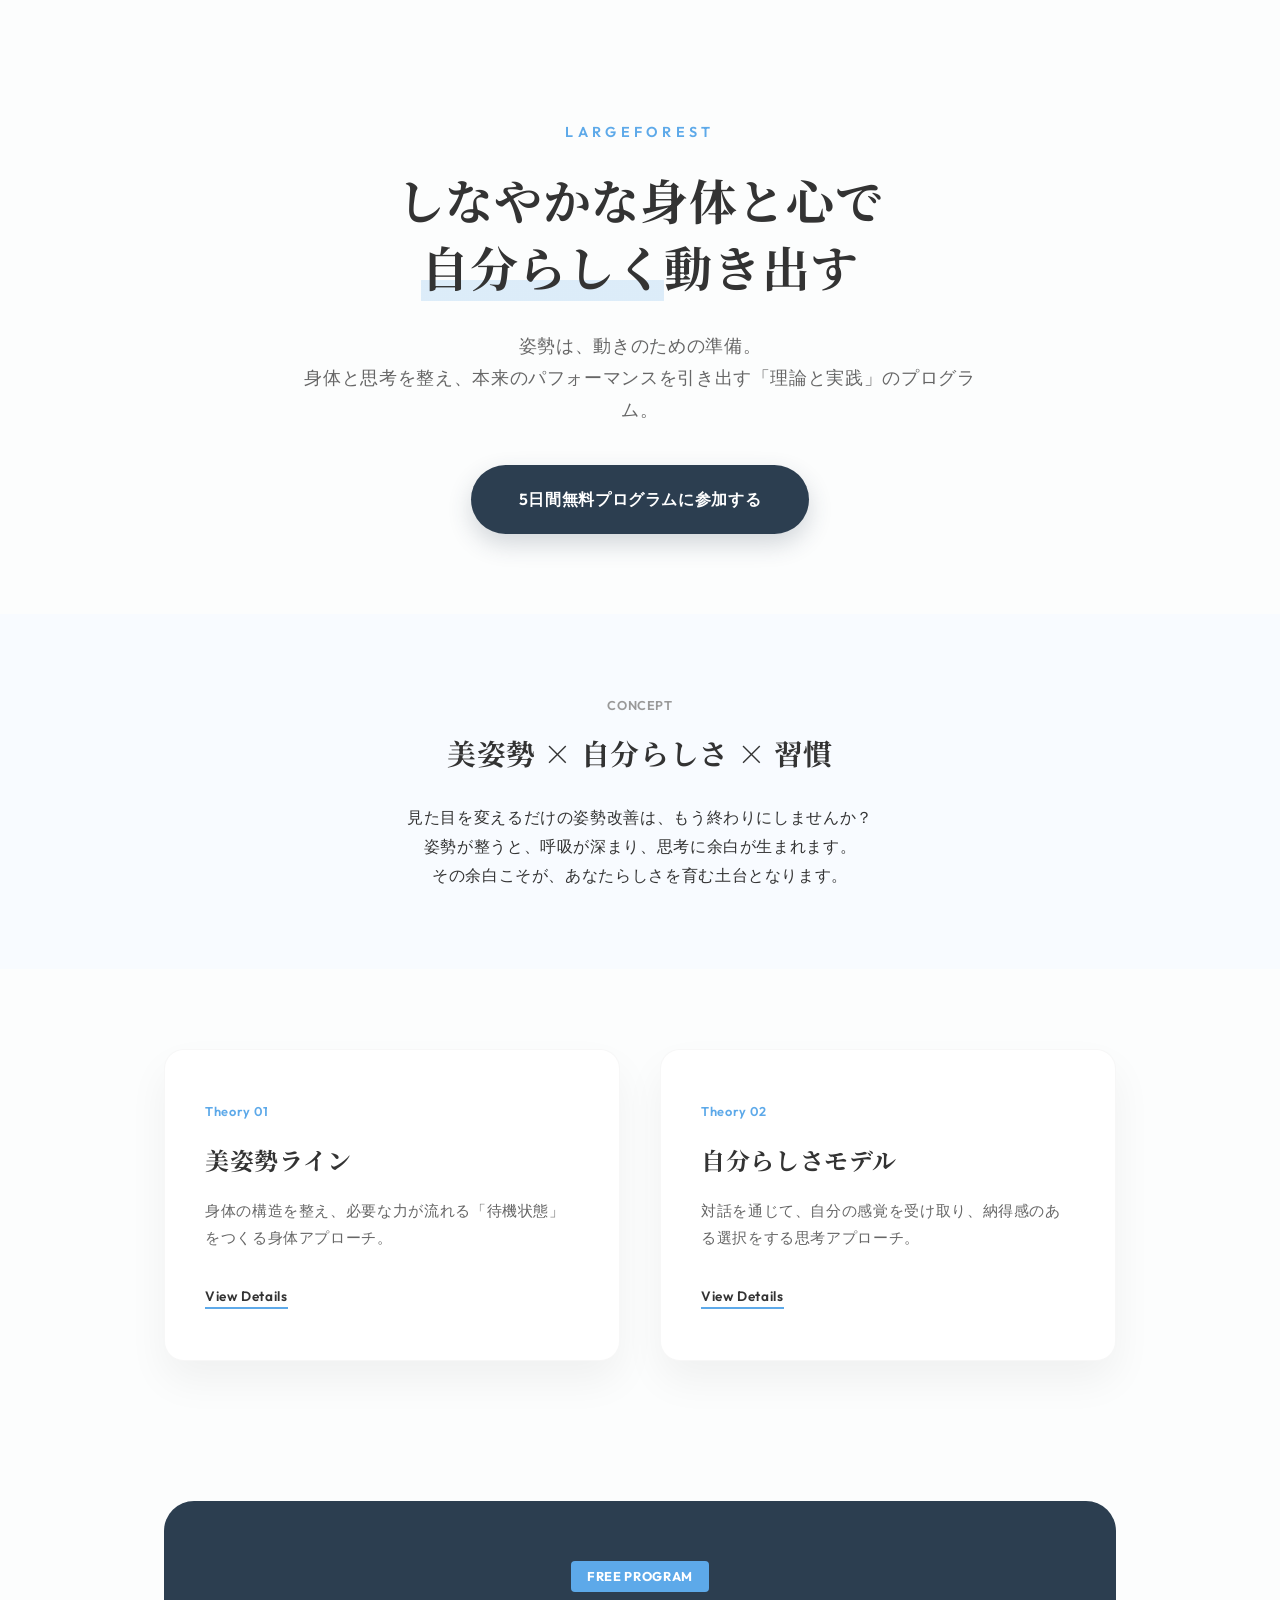
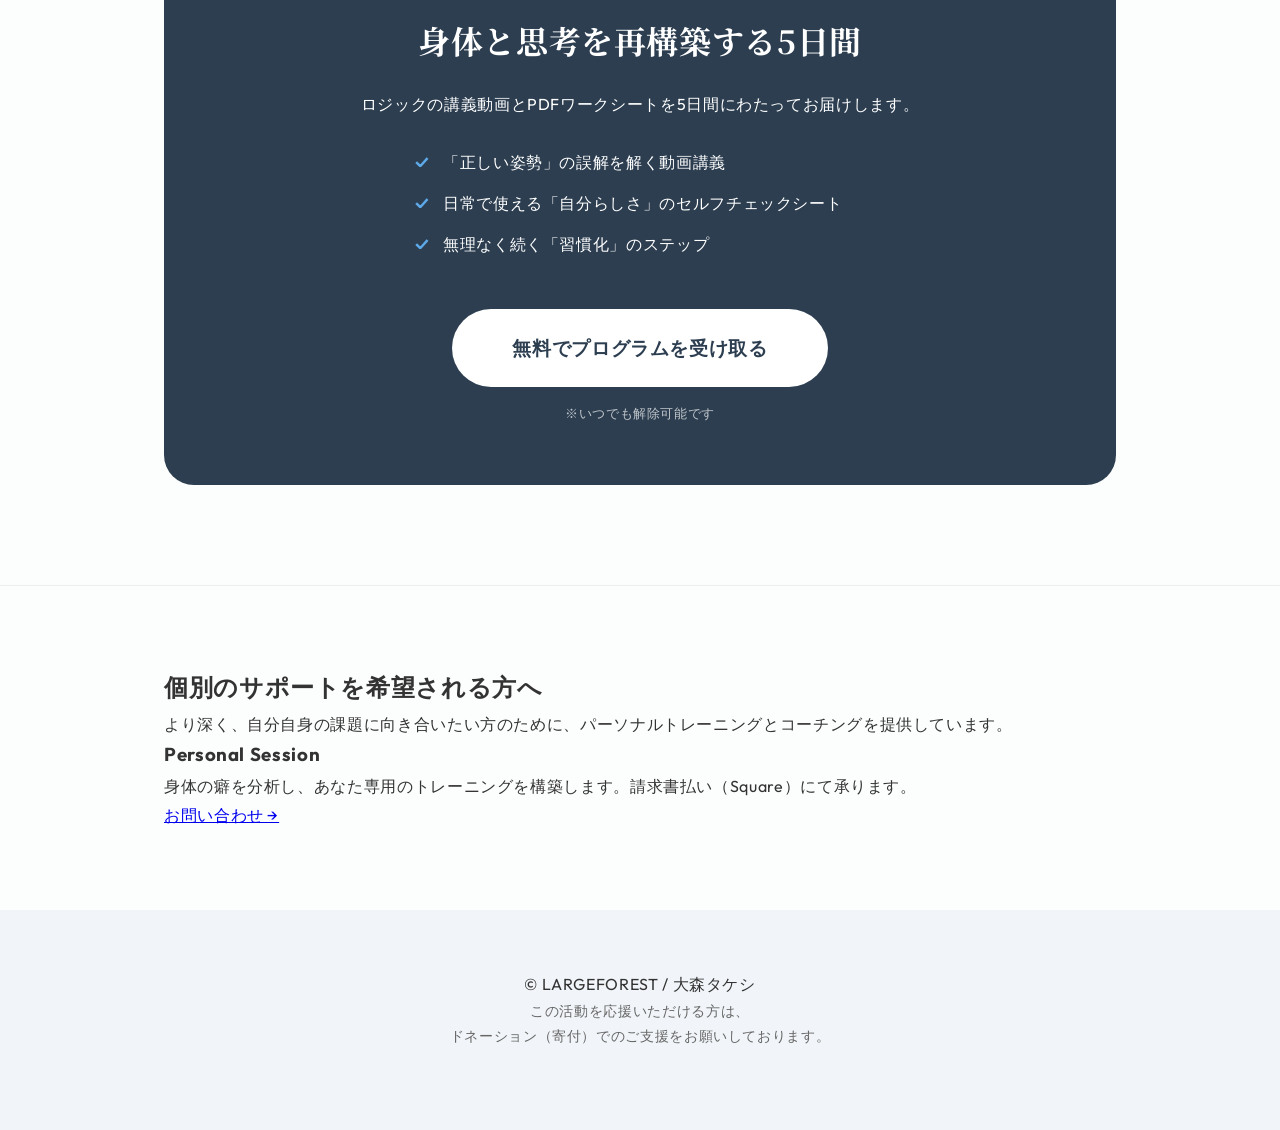
==== index.html @ c8be1f88 "Update index.html" ====
<!doctype html>
<html lang="ja">
<head>
  <meta charset="utf-8">
  <meta name="viewport" content="width=device-width, initial-scale=1">
  <title>LARGEFOREST | 美姿勢・自分らしさ・習慣</title>
  <meta name="description" content="身体・思考・習慣を整え、本来の力を発揮する土台をつくる">
  <link rel="stylesheet" href="style.css">
  <link rel="preconnect" href="https://fonts.googleapis.com">
  <link rel="preconnect" href="https://fonts.gstatic.com" crossorigin>
  <!-- 洗練された印象のフォントを追加 -->
  <link href="https://fonts.googleapis.com/css2?family=Noto+Serif+JP:wght@400;700&family=Outfit:wght@300;600&display=swap" rel="stylesheet">
</head>
<body>

<header class="hero">
  <div class="container">
    <p class="eyebrow">LARGEFOREST</p>
    <h1>しなやかな身体と心で<br><span class="highlight">自分らしく</span>動き出す</h1>
    <p class="lead">
      姿勢は、動きのための準備。<br>
      身体と思考を整え、本来のパフォーマンスを引き出す「理論と実践」のプログラム。
    </p>
    <a href="#program" class="cta-main">5日間無料プログラムに参加する</a>
  </div>
</header>

<main>
  <!-- コンセプトセクション -->
  <section class="concept">
    <div class="container">
      <div class="concept-content">
        <span class="sub-title">Concept</span>
        <h2>美姿勢 × 自分らしさ × 習慣</h2>
        <p>見た目を変えるだけの姿勢改善は、もう終わりにしませんか？<br>
        姿勢が整うと、呼吸が深まり、思考に余白が生まれます。<br>
        その余白こそが、あなたらしさを育む土台となります。</p>
      </div>
    </div>
  </section>

  <!-- 二つの柱 -->
  <section class="pillars container">
    <div class="grid">
      <a class="card" href="guiding-lines/">
        <p class="label">Theory 01</p>
        <h2>美姿勢ライン</h2>
        <p class="card-desc">身体の構造を整え、必要な力が流れる「待機状態」をつくる身体アプローチ。</p>
        <span class="more">View Details</span>
      </a>

      <a class="card" href="be-do-have-identity/">
        <p class="label">Theory 02</p>
        <h2>自分らしさモデル</h2>
        <p class="card-desc">対話を通じて、自分の感覚を受け取り、納得感のある選択をする思考アプローチ。</p>
        <span class="more">View Details</span>
      </a>
    </div>
  </section>

  <!-- 5日間プログラム（メインコンバージョン） -->
  <section id="program" class="program-offer">
    <div class="container">
      <div class="offer-box">
        <span class="badge">FREE PROGRAM</span>
        <h2>身体と思考を再構築する5日間</h2>
        <p>ロジックの講義動画とPDFワークシートを5日間にわたってお届けします。</p>
        <ul class="program-features">
          <li>「正しい姿勢」の誤解を解く動画講義</li>
          <li>日常で使える「自分らしさ」のセルフチェックシート</li>
          <li>無理なく続く「習慣化」のステップ</li>
        </ul>
        <!-- ここにメルマガ配信スタンドのフォームURLなどを入れる -->
        <a href="#" class="cta-bold">無料でプログラムを受け取る</a>
        <p class="note">※いつでも解除可能です</p>
      </div>
    </div>
  </section>

  <!-- マネタイズ：パーソナル案内 -->
  <section class="personal-session">
    <div class="container">
      <h2>個別のサポートを希望される方へ</h2>
      <p>より深く、自分自身の課題に向き合いたい方のために、パーソナルトレーニングとコーチングを提供しています。</p>
      <div class="session-types">
        <div class="session-item">
          <h3>Personal Session</h3>
          <p>身体の癖を分析し、あなた専用のトレーニングを構築します。請求書払い（Square）にて承ります。</p>
          <a href="mailto:contact@example.com" class="text-link">お問い合わせ →</a>
        </div>
      </div>
    </div>
  </section>
</main>

<footer>
  <div class="container">
    <p>© LARGEFOREST / 大森タケシ</p>
    <div class="footer-links">
       <p class="donation-text">この活動を応援いただける方は、<br>ドネーション（寄付）でのご支援をお願いしております。</p>
       <!-- SquareのQRコード画像など -->
    </div>
  </div>
</footer>

</body>
</html>
---- style.css ----
:root {
  --primary: #2c3e50; /* 深みのあるネイビー（信頼感） */
  --accent: #5da9e9;  /* 爽やかなブルー */
  --bg-soft: #fcfdfd;
  --text-main: #333333;
  --text-muted: #666666;
  --white: #ffffff;
  --shadow-soft: 0 20px 40px rgba(0,0,0,0.05);
}

* {
  box-sizing: border-box;
  margin: 0;
  padding: 0;
}

body {
  font-family: "Outfit", "Noto Sans JP", sans-serif;
  color: var(--text-main);
  background-color: var(--bg-soft);
  line-height: 1.8;
  letter-spacing: 0.04em;
  word-break: break-word;
}

.container {
  max-width: 1000px;
  margin: 0 auto;
  padding: 0 24px;
}

/* Hero Section */
.hero {
  padding: 120px 0 80px;
  text-align: center;
}

.eyebrow {
  font-weight: 600;
  letter-spacing: 0.3em;
  color: var(--accent);
  margin-bottom: 20px;
  font-size: 0.9rem;
}

h1 {
  font-family: "Noto Serif JP", serif; /* 明朝体で高級感を演出 */
  font-size: clamp(2rem, 5vw, 3rem);
  line-height: 1.4;
  margin-bottom: 30px;
  font-weight: 700;
}

.highlight {
  background: linear-gradient(transparent 70%, rgba(93, 169, 233, 0.2) 70%);
}

.lead {
  font-size: 1.1rem;
  color: var(--text-muted);
  max-width: 700px;
  margin: 0 auto 40px;
}

/* CTA Button */
.cta-main {
  display: inline-block;
  padding: 20px 48px;
  background-color: var(--primary);
  color: var(--white);
  text-decoration: none;
  border-radius: 100px;
  font-weight: 600;
  transition: transform 0.3s ease, box-shadow 0.3s ease;
  box-shadow: 0 10px 25px rgba(44, 62, 80, 0.2);
}

.cta-main:hover {
  transform: translateY(-2px);
  box-shadow: 0 15px 30px rgba(44, 62, 80, 0.3);
}

/* Concept Section */
.concept {
  padding: 80px 0;
  background-color: #f8fbff;
  text-align: center;
}

.sub-title {
  display: block;
  font-size: 0.8rem;
  font-weight: 600;
  color: #999;
  text-transform: uppercase;
  margin-bottom: 10px;
}

.concept h2 {
  font-family: "Noto Serif JP", serif;
  margin-bottom: 24px;
  font-size: 1.8rem;
}

/* Grid Cards */
.grid {
  display: grid;
  grid-template-columns: repeat(auto-fit, minmax(320px, 1fr));
  gap: 40px;
  padding: 80px 0;
}

.card {
  background: var(--white);
  padding: 50px 40px;
  border-radius: 20px;
  text-decoration: none;
  color: inherit;
  box-shadow: var(--shadow-soft);
  transition: all 0.4s ease;
  border: 1px solid rgba(0,0,0,0.03);
  position: relative;
}

.card:hover {
  transform: translateY(-10px);
  border-color: var(--accent);
}

.card .label {
  font-size: 0.8rem;
  color: var(--accent);
  font-weight: 600;
  margin-bottom: 15px;
}

.card h2 {
  font-family: "Noto Serif JP", serif;
  font-size: 1.5rem;
  margin-bottom: 15px;
}

.card-desc {
  font-size: 0.95rem;
  color: var(--text-muted);
  margin-bottom: 30px;
}

.more {
  font-size: 0.85rem;
  font-weight: 600;
  border-bottom: 2px solid var(--accent);
  padding-bottom: 2px;
}

/* Program Offer (Main Conversion) */
.program-offer {
  padding: 60px 0 100px;
}

.offer-box {
  background-color: var(--primary);
  color: var(--white);
  padding: 60px 40px;
  border-radius: 30px;
  text-align: center;
  position: relative;
  overflow: hidden;
}

.badge {
  display: inline-block;
  background: var(--accent);
  padding: 4px 16px;
  border-radius: 4px;
  font-size: 0.8rem;
  font-weight: 700;
  margin-bottom: 20px;
}

.offer-box h2 {
  font-family: "Noto Serif JP", serif;
  font-size: 2rem;
  margin-bottom: 20px;
}

.program-features {
  list-style: none;
  text-align: left;
  max-width: 450px;
  margin: 30px auto;
}

.program-features li {
  margin-bottom: 12px;
  padding-left: 28px;
  position: relative;
}

.program-features li::before {
  content: "✓";
  position: absolute;
  left: 0;
  color: var(--accent);
  font-weight: 800;
}

.cta-bold {
  display: inline-block;
  padding: 22px 60px;
  background-color: var(--white);
  color: var(--primary);
  text-decoration: none;
  border-radius: 100px;
  font-weight: 800;
  font-size: 1.2rem;
  margin-top: 20px;
}

.note {
  font-size: 0.8rem;
  opacity: 0.7;
  margin-top: 15px;
}

/* Footer & Personal */
.personal-session {
  padding: 80px 0;
  border-top: 1px solid #eee;
}

footer {
  padding: 60px 0;
  background: #f1f5f9;
  text-align: center;
}

.donation-text {
  font-size: 0.9rem;
  color: var(--text-muted);
  margin-bottom: 20px;
}

@media (max-width: 768px) {
  h1 { font-size: 2rem; }
  .grid { grid-template-columns: 1fr; }
  .offer-box { padding: 40px 20px; }
}
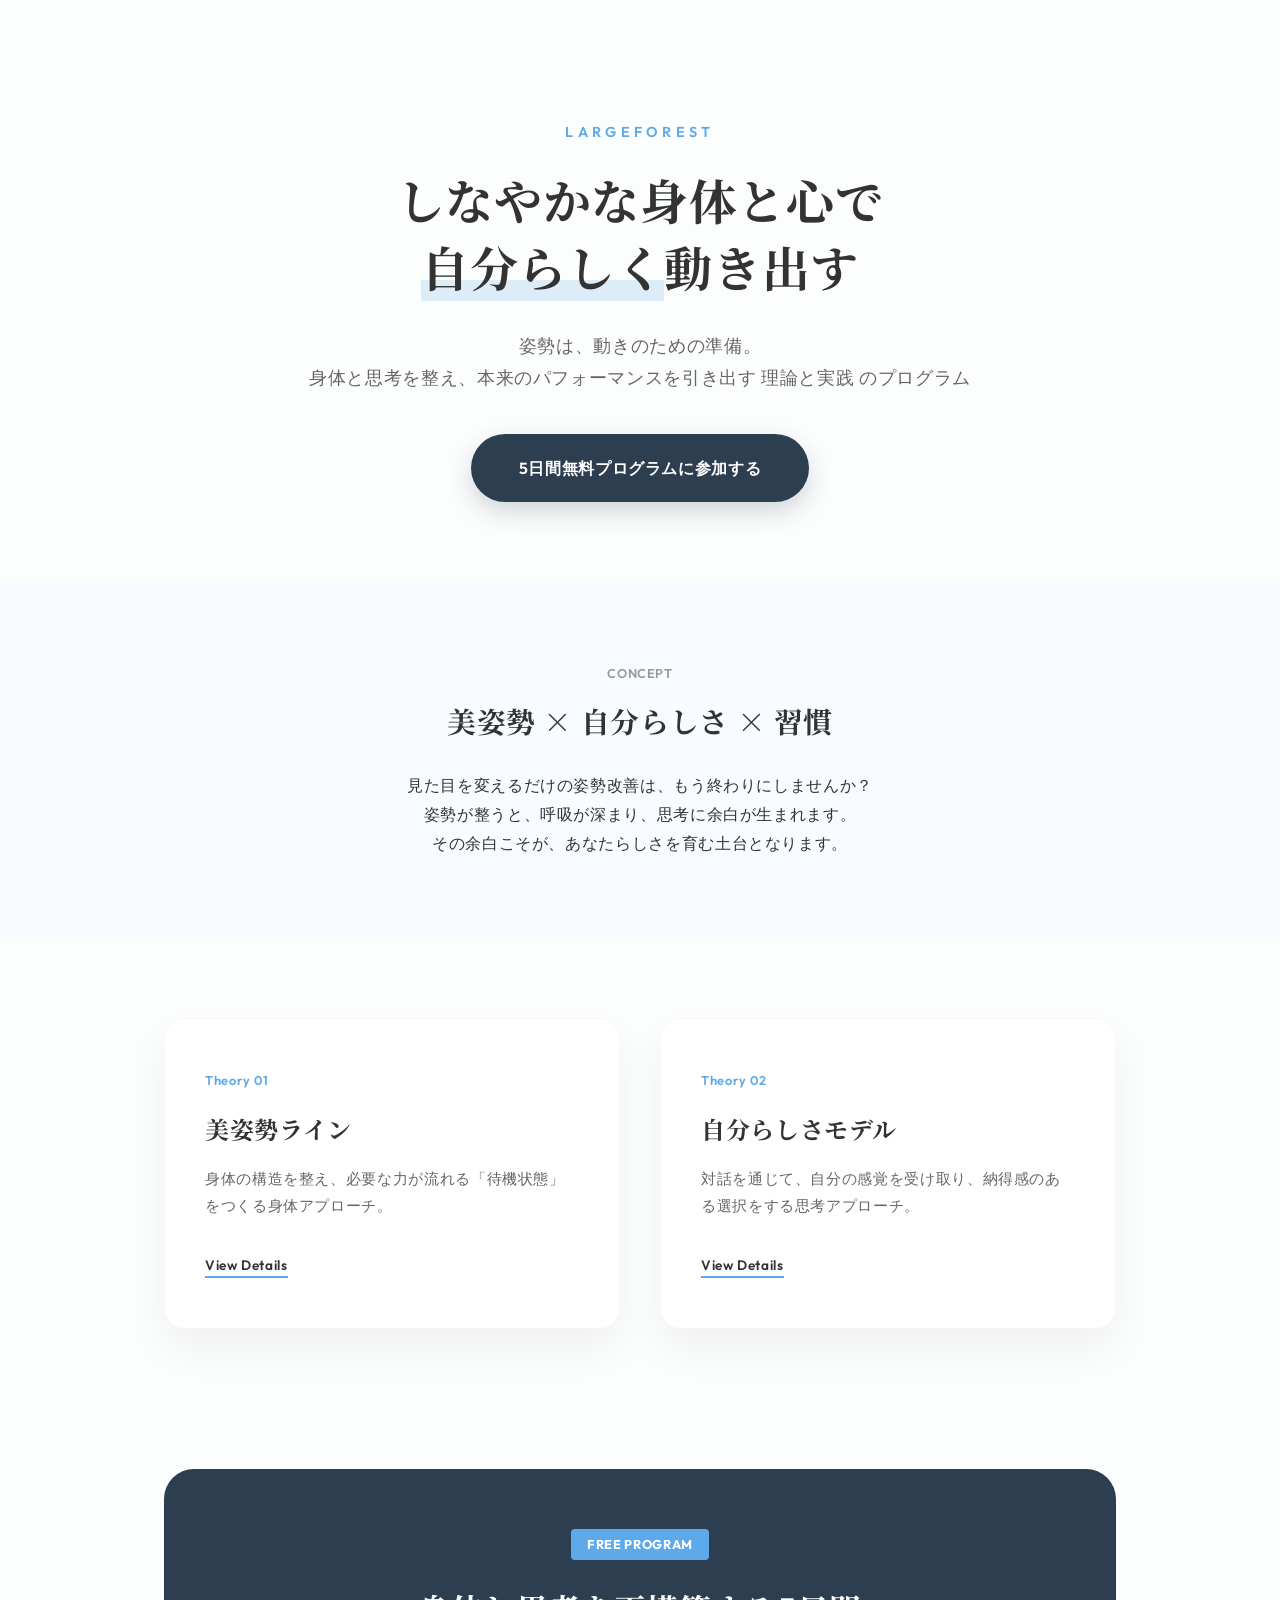
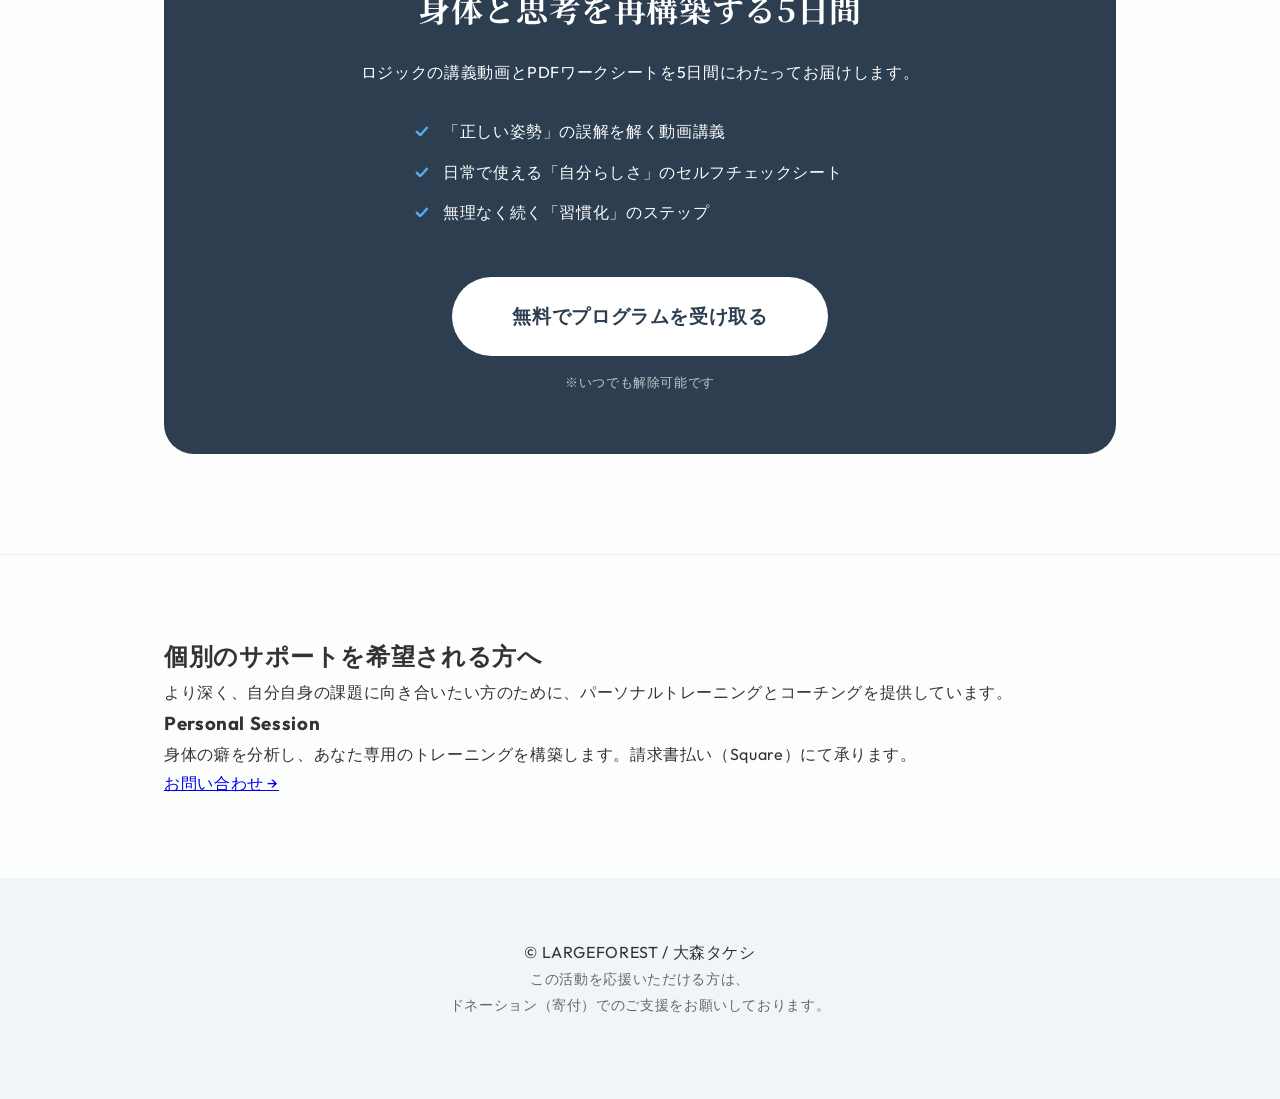
==== commit ac7d8251: "Update index.html" ====
--- a/index.html
+++ b/index.html
@@ -4,7 +4,7 @@
   <meta charset="utf-8">
   <meta name="viewport" content="width=device-width, initial-scale=1">
   <title>LARGEFOREST | 美姿勢・自分らしさ・習慣</title>
-  <meta name="description" content="身体・思考・習慣を整え、本来の力を発揮する土台をつくる">
+  <meta name="description" content="身体・思考・習慣を整え、本来のパフォーマンスを引き出す 理論と実践 のプログラム">
   <link rel="stylesheet" href="style.css">
   <link rel="preconnect" href="https://fonts.googleapis.com">
   <link rel="preconnect" href="https://fonts.gstatic.com" crossorigin>
@@ -19,7 +19,7 @@
     <h1>しなやかな身体と心で<br><span class="highlight">自分らしく</span>動き出す</h1>
     <p class="lead">
       姿勢は、動きのための準備。<br>
-      身体と思考を整え、本来のパフォーマンスを引き出す「理論と実践」のプログラム。
+      身体と思考を整え、本来のパフォーマンスを引き出す 理論と実践 のプログラム
     </p>
     <a href="#program" class="cta-main">5日間無料プログラムに参加する</a>
   </div>
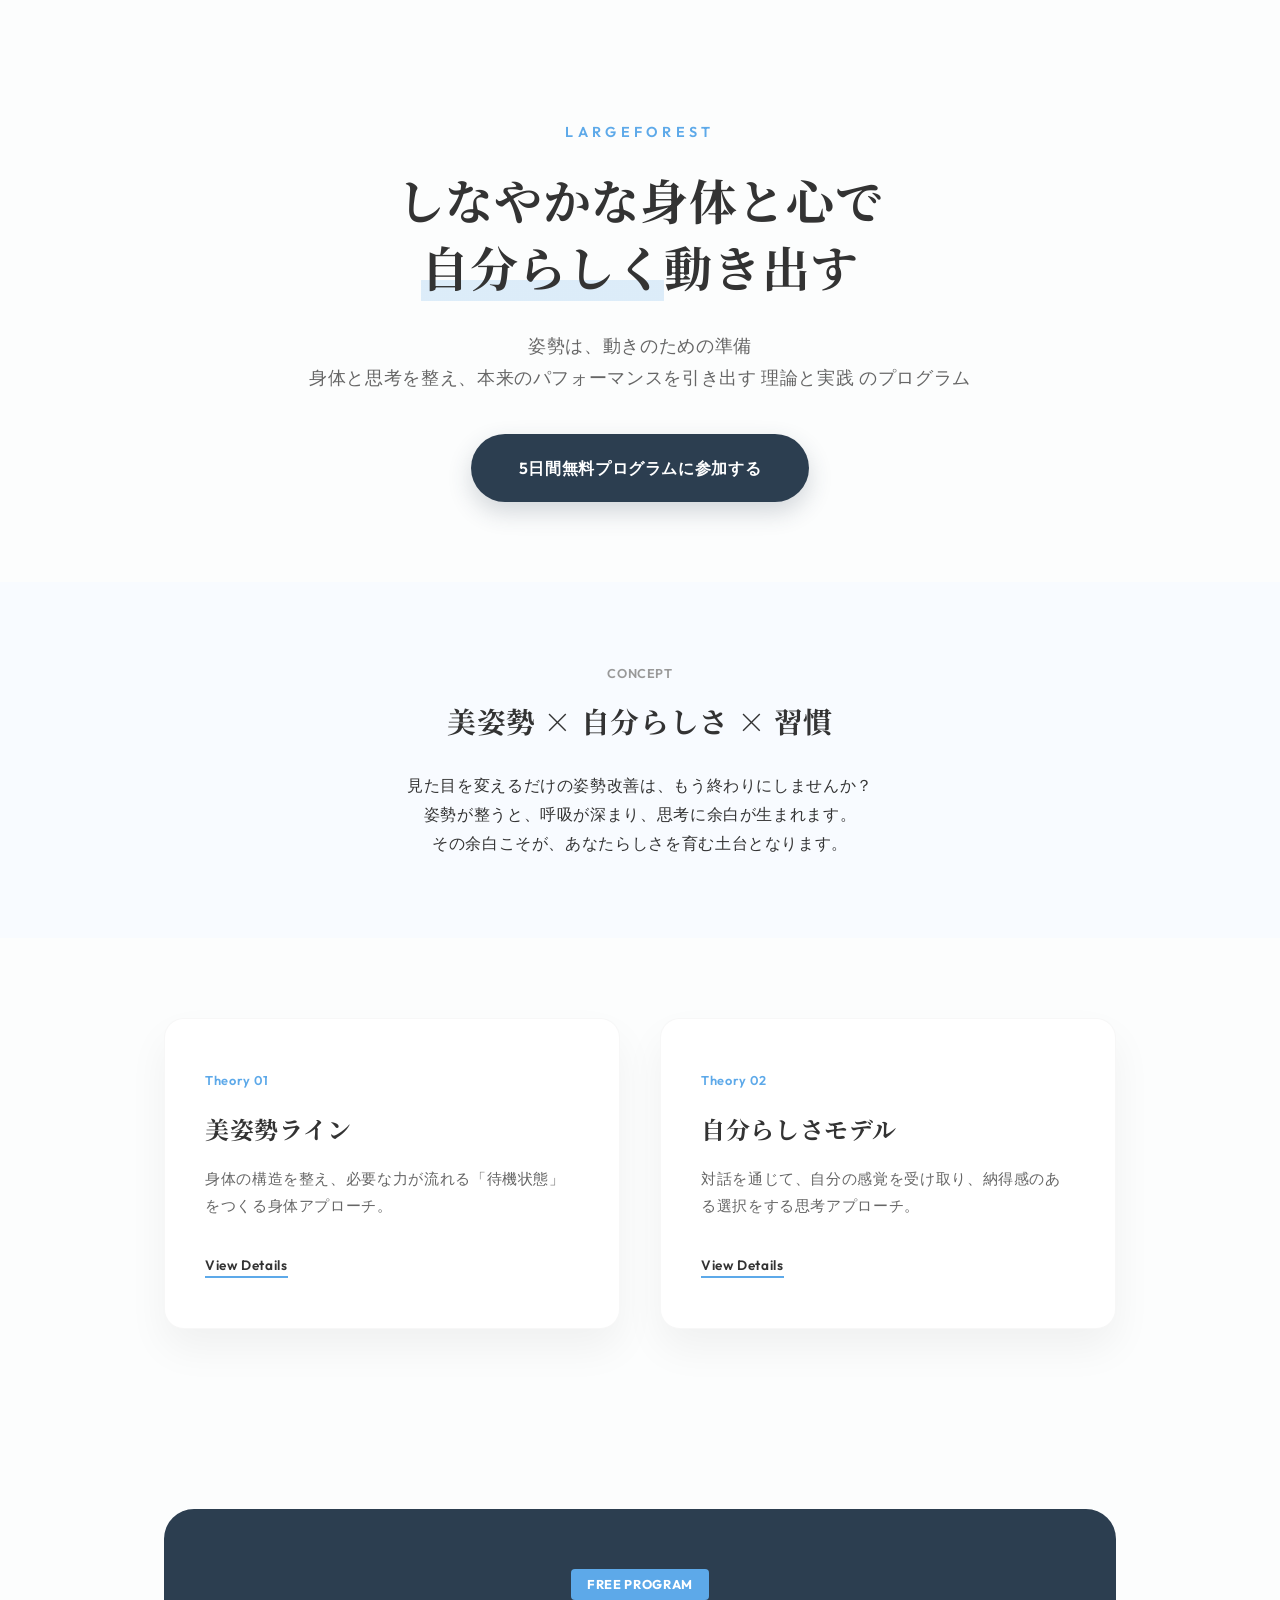
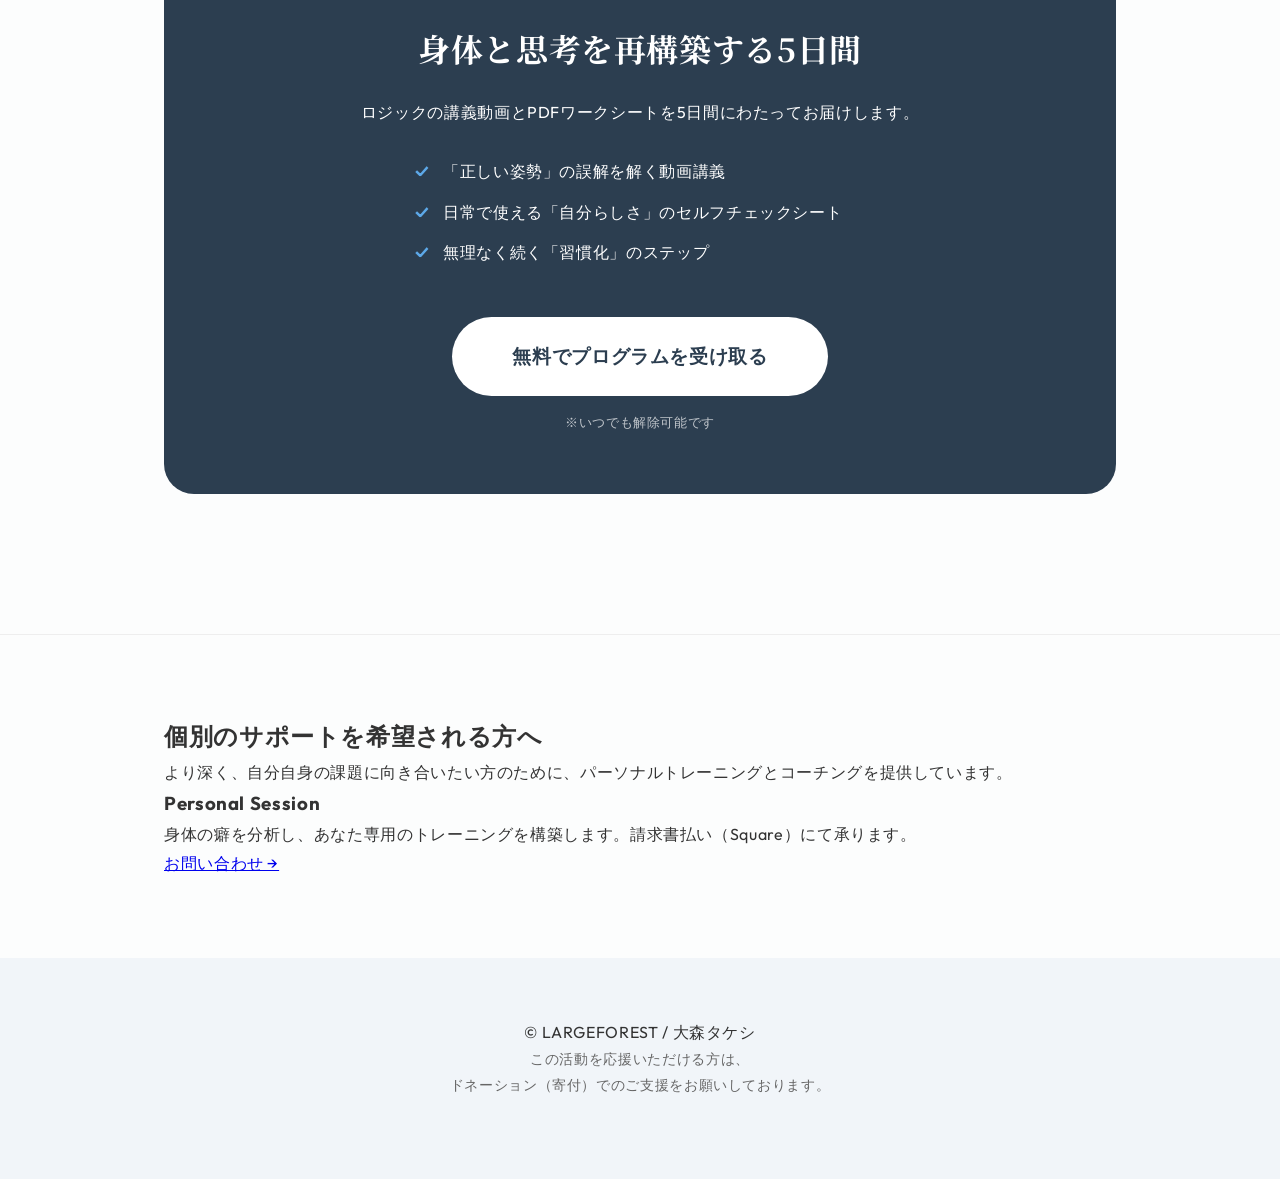
==== commit 84fd849c: "Update index.html" ====
--- a/index.html
+++ b/index.html
@@ -18,7 +18,7 @@
     <p class="eyebrow">LARGEFOREST</p>
     <h1>しなやかな身体と心で<br><span class="highlight">自分らしく</span>動き出す</h1>
     <p class="lead">
-      姿勢は、動きのための準備。<br>
+      姿勢は、動きのための準備<br>
       身体と思考を整え、本来のパフォーマンスを引き出す 理論と実践 のプログラム
     </p>
     <a href="#program" class="cta-main">5日間無料プログラムに参加する</a>
--- a/style.css
+++ b/style.css
@@ -63,11 +63,12 @@
 }
 
 /* CTA Button */
+/* --- 最上部のボタン (24行目の cta-main) --- */
 .cta-main {
   display: inline-block;
   padding: 20px 48px;
-  background-color: var(--primary);
-  color: var(--white);
+  background-color: #2c3e50 !important; /* 直接 紺色を指定 */
+  color: #ffffff !important;           /* 文字は白 */
   text-decoration: none;
   border-radius: 100px;
   font-weight: 600;
@@ -158,14 +159,16 @@
   padding: 60px 0 100px;
 }
 
+/* --- 下部のメインの囲い (offer-box) --- */
 .offer-box {
-  background-color: var(--primary);
-  color: var(--white);
+  background-color: #2c3e50 !important; /* 直接 紺色を指定 */
+  color: #ffffff !important;           /* 中の文字を白にする */
   padding: 60px 40px;
   border-radius: 30px;
   text-align: center;
   position: relative;
   overflow: hidden;
+  margin: 40px 0; /* デスクトップで上下に余白を作る */
 }
 
 .badge {
@@ -205,11 +208,12 @@
   font-weight: 800;
 }
 
+/* 囲いの中のボタンも白にする (cta-bold) */
 .cta-bold {
   display: inline-block;
   padding: 22px 60px;
-  background-color: var(--white);
-  color: var(--primary);
+  background-color: #ffffff !important; /* 紺の背景に映える白 */
+  color: #2c3e50 !important;           /* 文字は紺 */
   text-decoration: none;
   border-radius: 100px;
   font-weight: 800;
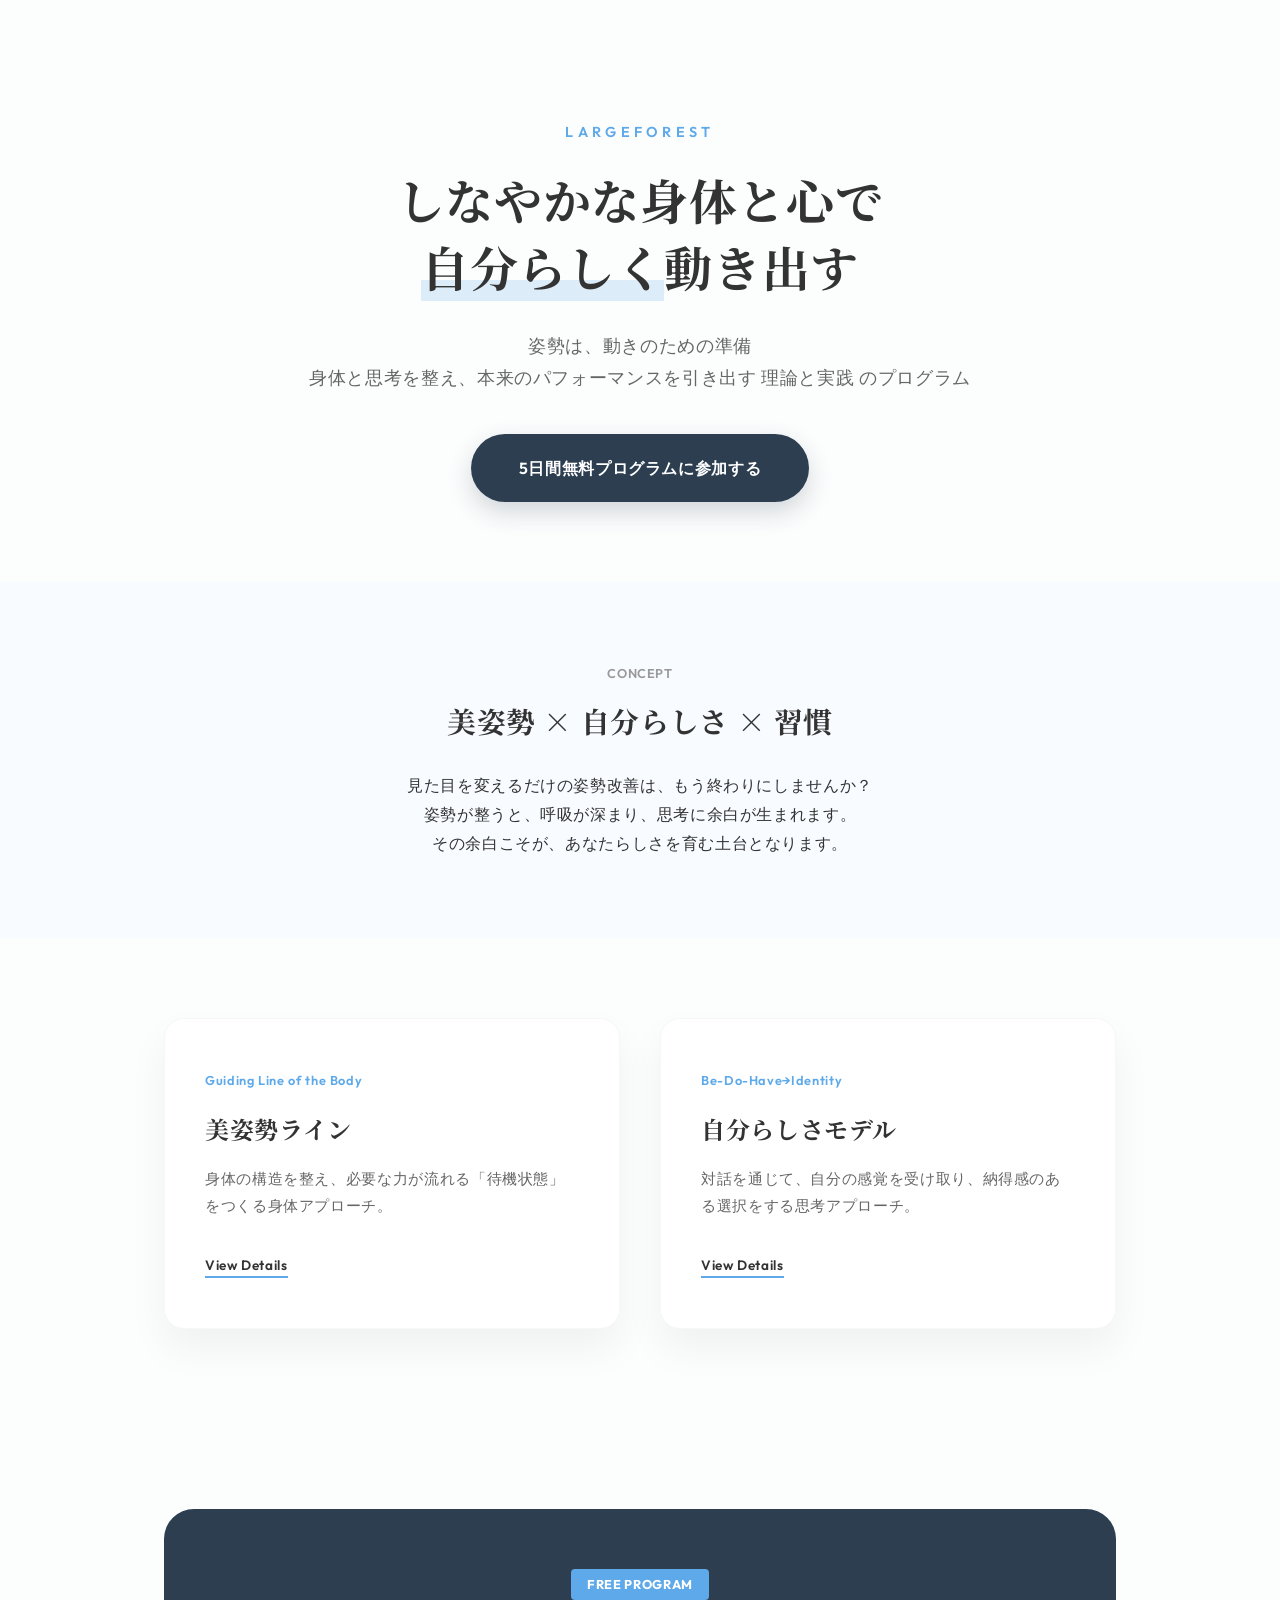
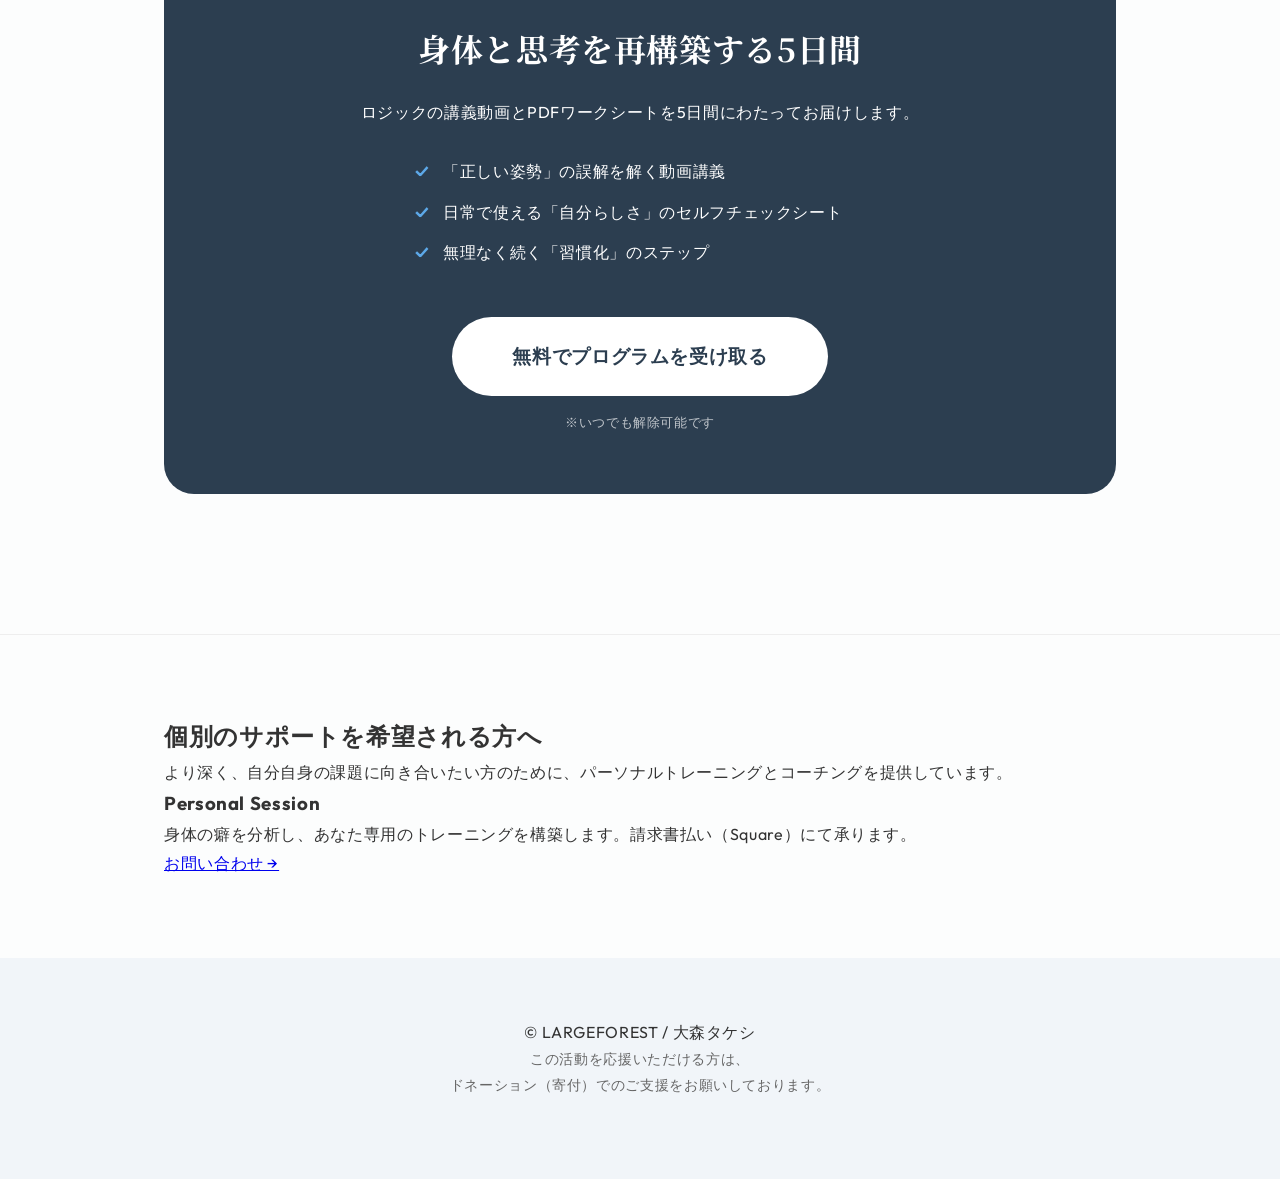
==== commit 89d1f18c: "Update index.html" ====
--- a/index.html
+++ b/index.html
@@ -43,14 +43,14 @@
   <section class="pillars container">
     <div class="grid">
       <a class="card" href="guiding-lines/">
-        <p class="label">Theory 01</p>
+        <p class="label">Guiding Line of the Body</p>
         <h2>美姿勢ライン</h2>
         <p class="card-desc">身体の構造を整え、必要な力が流れる「待機状態」をつくる身体アプローチ。</p>
         <span class="more">View Details</span>
       </a>
 
       <a class="card" href="be-do-have-identity/">
-        <p class="label">Theory 02</p>
+        <p class="label">Be-Do-Have→Identity</p>
         <h2>自分らしさモデル</h2>
         <p class="card-desc">対話を通じて、自分の感覚を受け取り、納得感のある選択をする思考アプローチ。</p>
         <span class="more">View Details</span>
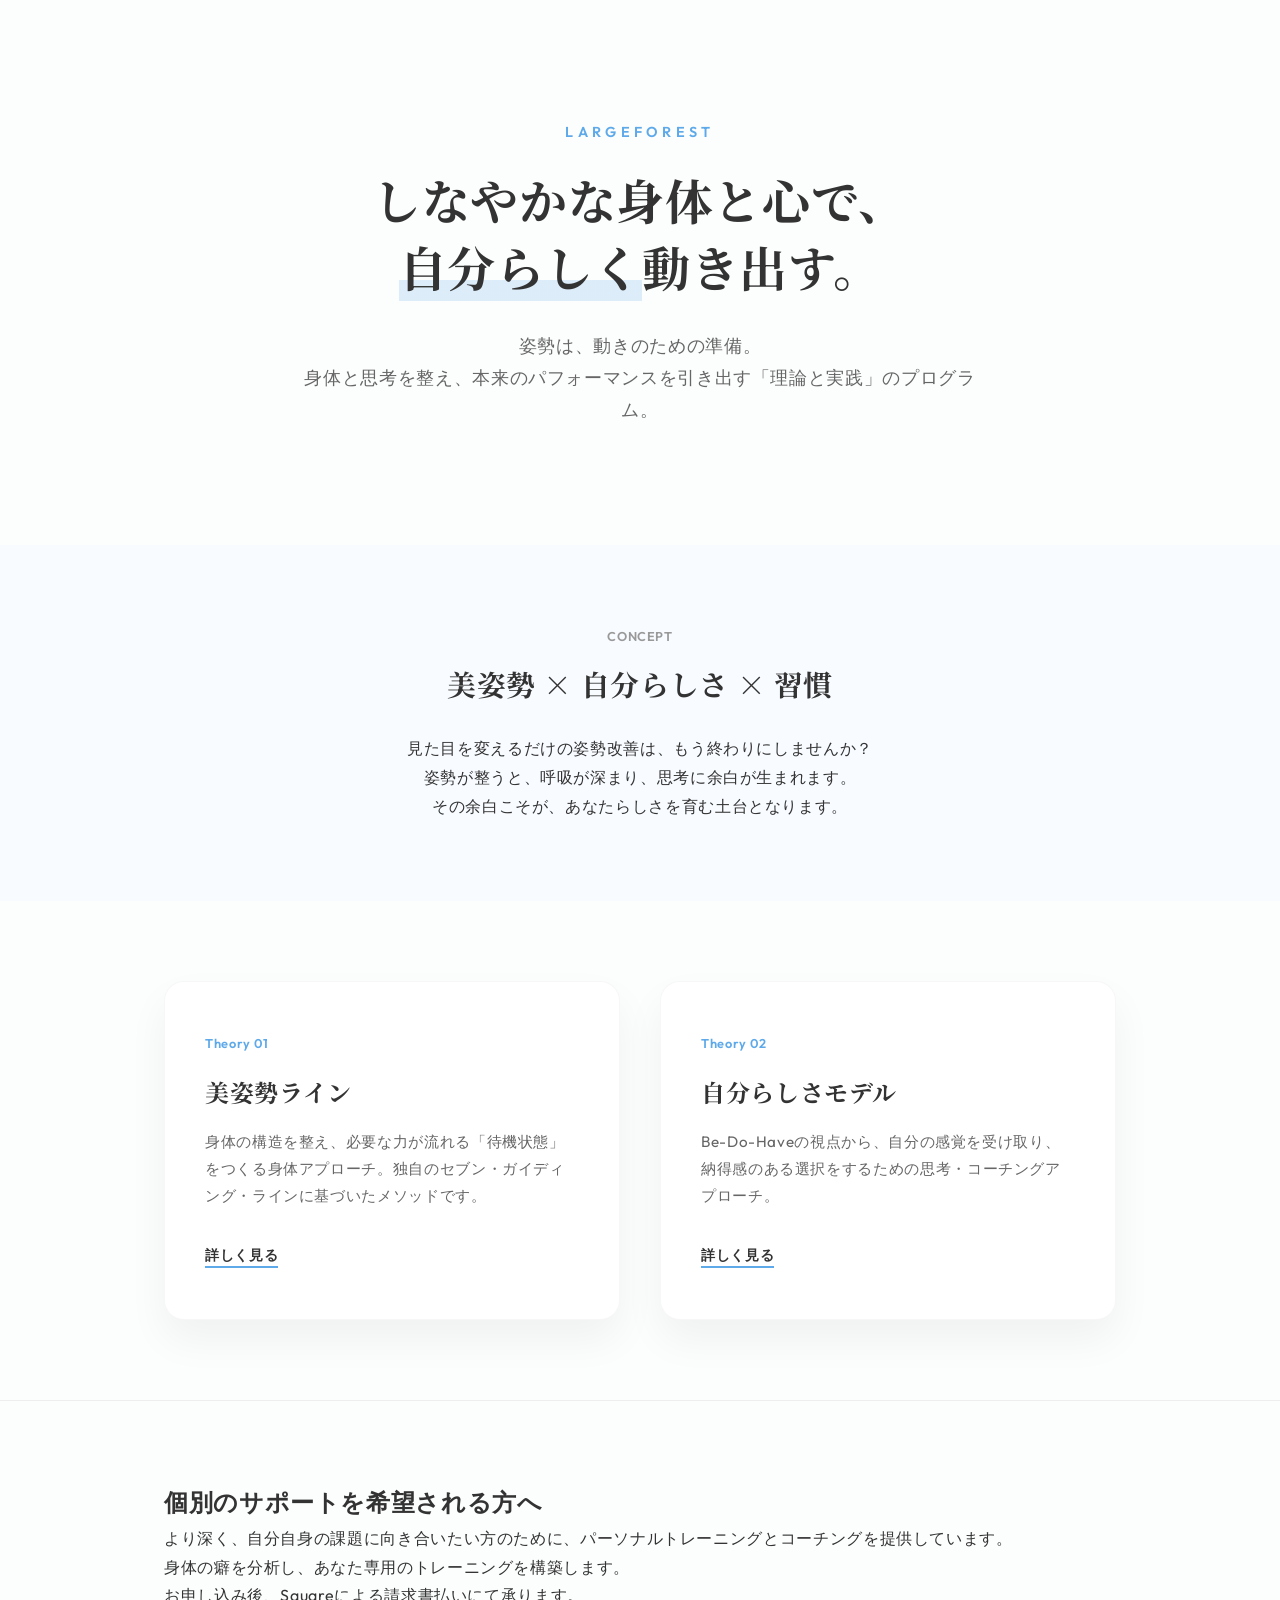
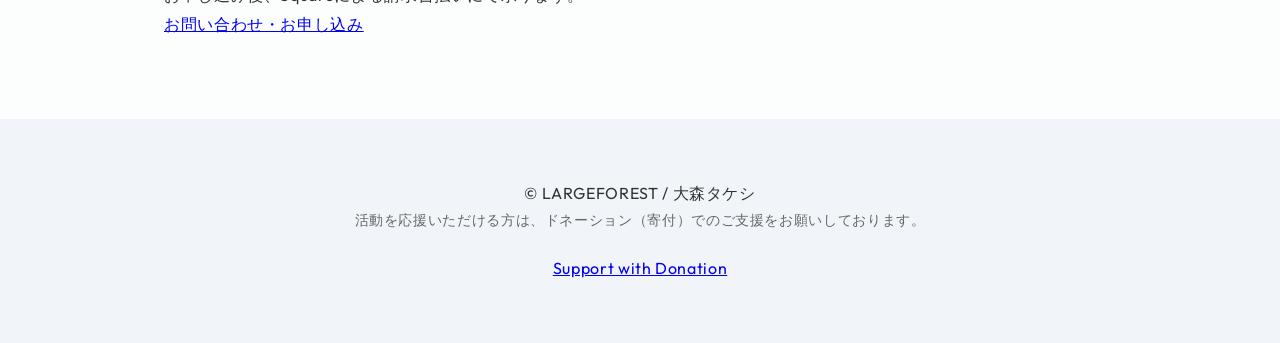
==== commit 079449be: "Update index.html" ====
--- a/index.html
+++ b/index.html
@@ -4,11 +4,10 @@
   <meta charset="utf-8">
   <meta name="viewport" content="width=device-width, initial-scale=1">
   <title>LARGEFOREST | 美姿勢・自分らしさ・習慣</title>
-  <meta name="description" content="身体・思考・習慣を整え、本来のパフォーマンスを引き出す 理論と実践 のプログラム">
+  <meta name="description" content="身体・思考・習慣を整え、本来の力を発揮する土台をつくる">
   <link rel="stylesheet" href="style.css">
   <link rel="preconnect" href="https://fonts.googleapis.com">
   <link rel="preconnect" href="https://fonts.gstatic.com" crossorigin>
-  <!-- 洗練された印象のフォントを追加 -->
   <link href="https://fonts.googleapis.com/css2?family=Noto+Serif+JP:wght@400;700&family=Outfit:wght@300;600&display=swap" rel="stylesheet">
 </head>
 <body>
@@ -16,12 +15,11 @@
 <header class="hero">
   <div class="container">
     <p class="eyebrow">LARGEFOREST</p>
-    <h1>しなやかな身体と心で<br><span class="highlight">自分らしく</span>動き出す</h1>
+    <h1>しなやかな身体と心で、<br><span class="highlight">自分らしく</span>動き出す。</h1>
     <p class="lead">
-      姿勢は、動きのための準備<br>
-      身体と思考を整え、本来のパフォーマンスを引き出す 理論と実践 のプログラム
+      姿勢は、動きのための準備。<br>
+      身体と思考を整え、本来のパフォーマンスを引き出す「理論と実践」のプログラム。
     </p>
-    <a href="#program" class="cta-main">5日間無料プログラムに参加する</a>
   </div>
 </header>
 
@@ -43,50 +41,31 @@
   <section class="pillars container">
     <div class="grid">
       <a class="card" href="guiding-lines/">
-        <p class="label">Guiding Line of the Body</p>
+        <p class="label">Theory 01</p>
         <h2>美姿勢ライン</h2>
-        <p class="card-desc">身体の構造を整え、必要な力が流れる「待機状態」をつくる身体アプローチ。</p>
-        <span class="more">View Details</span>
+        <p class="card-desc">身体の構造を整え、必要な力が流れる「待機状態」をつくる身体アプローチ。独自のセブン・ガイディング・ラインに基づいたメソッドです。</p>
+        <span class="more">詳しく見る</span>
       </a>
 
       <a class="card" href="be-do-have-identity/">
-        <p class="label">Be-Do-Have→Identity</p>
+        <p class="label">Theory 02</p>
         <h2>自分らしさモデル</h2>
-        <p class="card-desc">対話を通じて、自分の感覚を受け取り、納得感のある選択をする思考アプローチ。</p>
-        <span class="more">View Details</span>
+        <p class="card-desc">Be-Do-Haveの視点から、自分の感覚を受け取り、納得感のある選択をするための思考・コーチングアプローチ。</p>
+        <span class="more">詳しく見る</span>
       </a>
     </div>
   </section>
 
-  <!-- 5日間プログラム（メインコンバージョン） -->
-  <section id="program" class="program-offer">
-    <div class="container">
-      <div class="offer-box">
-        <span class="badge">FREE PROGRAM</span>
-        <h2>身体と思考を再構築する5日間</h2>
-        <p>ロジックの講義動画とPDFワークシートを5日間にわたってお届けします。</p>
-        <ul class="program-features">
-          <li>「正しい姿勢」の誤解を解く動画講義</li>
-          <li>日常で使える「自分らしさ」のセルフチェックシート</li>
-          <li>無理なく続く「習慣化」のステップ</li>
-        </ul>
-        <!-- ここにメルマガ配信スタンドのフォームURLなどを入れる -->
-        <a href="#" class="cta-bold">無料でプログラムを受け取る</a>
-        <p class="note">※いつでも解除可能です</p>
-      </div>
-    </div>
-  </section>
-
-  <!-- マネタイズ：パーソナル案内 -->
+  <!-- パーソナル案内（ここから個別セッションへの導線） -->
   <section class="personal-session">
     <div class="container">
       <h2>個別のサポートを希望される方へ</h2>
       <p>より深く、自分自身の課題に向き合いたい方のために、パーソナルトレーニングとコーチングを提供しています。</p>
       <div class="session-types">
         <div class="session-item">
-          <h3>Personal Session</h3>
-          <p>身体の癖を分析し、あなた専用のトレーニングを構築します。請求書払い（Square）にて承ります。</p>
-          <a href="mailto:contact@example.com" class="text-link">お問い合わせ →</a>
+          <p>身体の癖を分析し、あなた専用のトレーニングを構築します。<br>
+          お申し込み後、Squareによる請求書払いにて承ります。</p>
+          <a href="mailto:（あなたのアドレス）" class="cta-outline">お問い合わせ・お申し込み</a>
         </div>
       </div>
     </div>
@@ -96,9 +75,10 @@
 <footer>
   <div class="container">
     <p>© LARGEFOREST / 大森タケシ</p>
-    <div class="footer-links">
-       <p class="donation-text">この活動を応援いただける方は、<br>ドネーション（寄付）でのご支援をお願いしております。</p>
-       <!-- SquareのQRコード画像など -->
+    <div class="donation-area">
+       <p class="donation-text">活動を応援いただける方は、ドネーション（寄付）でのご支援をお願いしております。</p>
+       <!-- ここにSquareのリンクボタンなどを配置 -->
+       <a href="（Squareのリンク）" class="donation-link">Support with Donation</a>
     </div>
   </div>
 </footer>
@@ -110,3 +90,5 @@
 
 
 
+
+
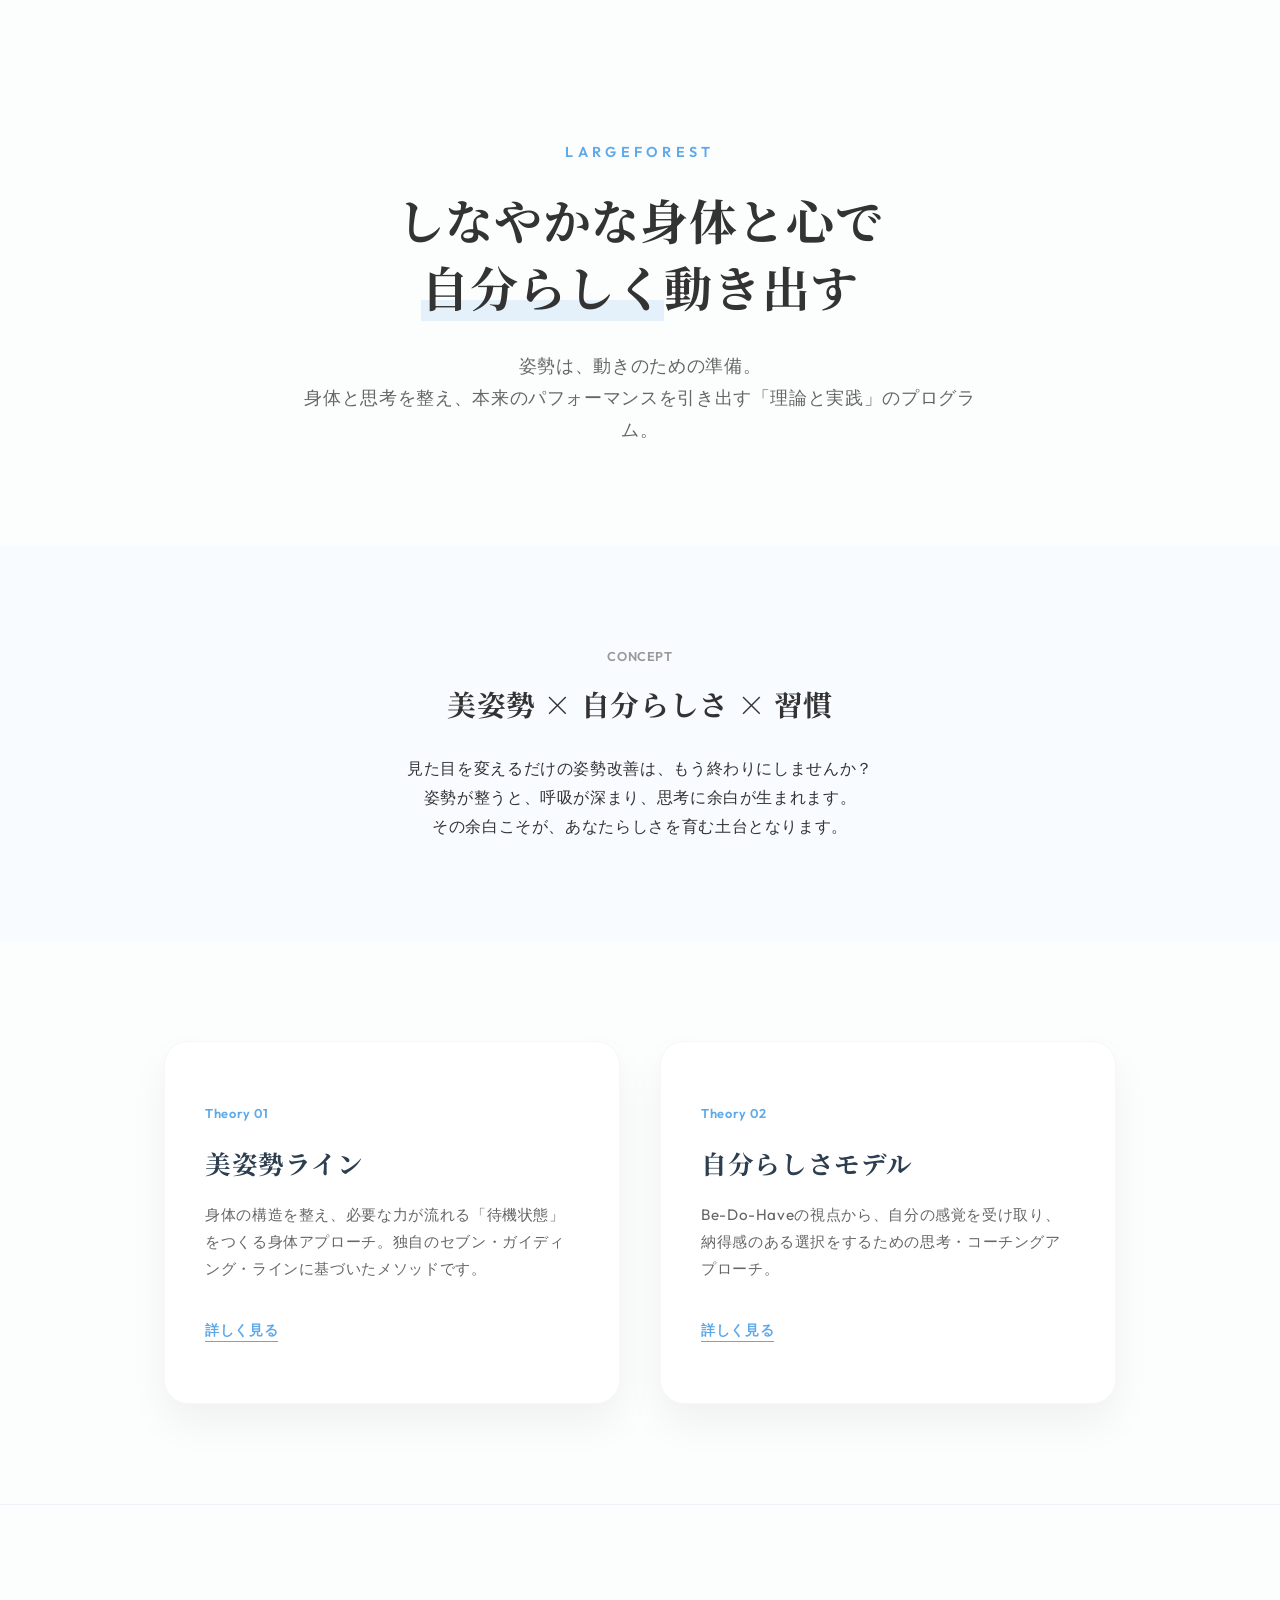
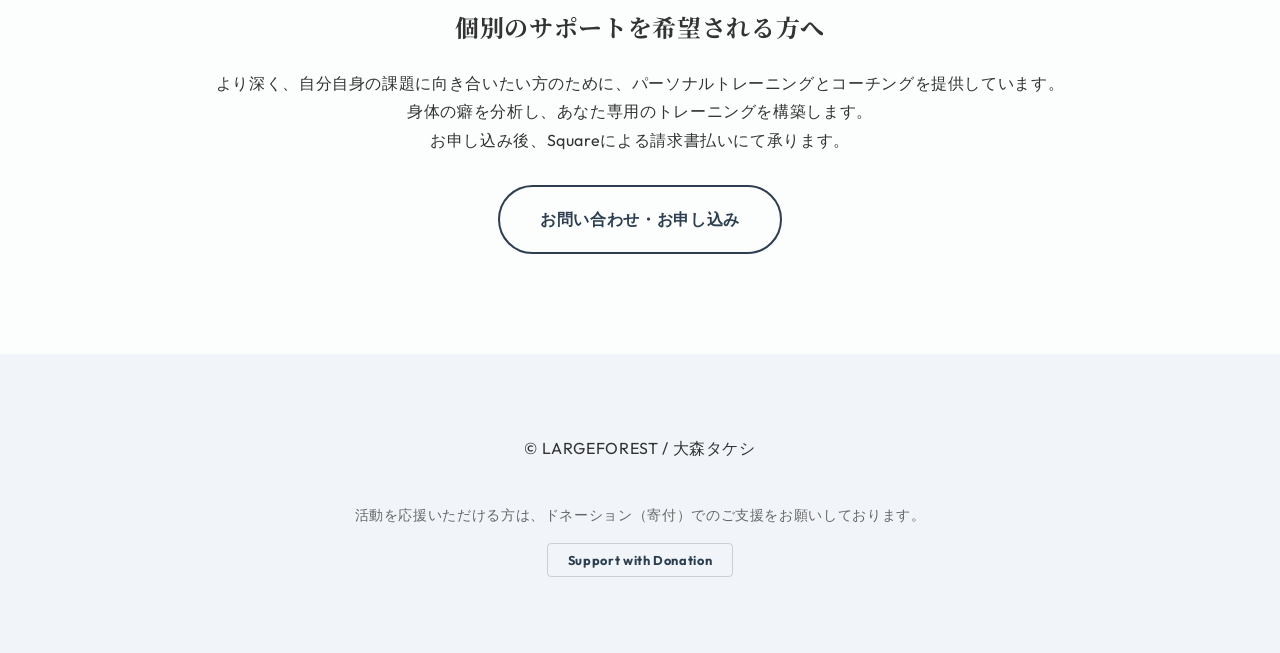
==== commit 9b795e5f: "Update index.html" ====
--- a/index.html
+++ b/index.html
@@ -15,7 +15,7 @@
 <header class="hero">
   <div class="container">
     <p class="eyebrow">LARGEFOREST</p>
-    <h1>しなやかな身体と心で、<br><span class="highlight">自分らしく</span>動き出す。</h1>
+    <h1>しなやかな身体と心で<br><span class="highlight">自分らしく</span>動き出す</h1>
     <p class="lead">
       姿勢は、動きのための準備。<br>
       身体と思考を整え、本来のパフォーマンスを引き出す「理論と実践」のプログラム。
--- a/style.css
+++ b/style.css
@@ -1,6 +1,7 @@
+/* --- 前半の共通設定はそのまま --- */
 :root {
-  --primary: #2c3e50; /* 深みのあるネイビー（信頼感） */
-  --accent: #5da9e9;  /* 爽やかなブルー */
+  --primary: #2c3e50;
+  --accent: #5da9e9;
   --bg-soft: #fcfdfd;
   --text-main: #333333;
   --text-muted: #666666;
@@ -8,11 +9,7 @@
   --shadow-soft: 0 20px 40px rgba(0,0,0,0.05);
 }
 
-* {
-  box-sizing: border-box;
-  margin: 0;
-  padding: 0;
-}
+* { box-sizing: border-box; margin: 0; padding: 0; }
 
 body {
   font-family: "Outfit", "Noto Sans JP", sans-serif;
@@ -20,7 +17,6 @@
   background-color: var(--bg-soft);
   line-height: 1.8;
   letter-spacing: 0.04em;
-  word-break: break-word;
 }
 
 .container {
@@ -31,7 +27,7 @@
 
 /* Hero Section */
 .hero {
-  padding: 120px 0 80px;
+  padding: 140px 0 100px; /* 少し高さを出してゆとりを */
   text-align: center;
 }
 
@@ -44,7 +40,7 @@
 }
 
 h1 {
-  font-family: "Noto Serif JP", serif; /* 明朝体で高級感を演出 */
+  font-family: "Noto Serif JP", serif;
   font-size: clamp(2rem, 5vw, 3rem);
   line-height: 1.4;
   margin-bottom: 30px;
@@ -52,38 +48,19 @@
 }
 
 .highlight {
-  background: linear-gradient(transparent 70%, rgba(93, 169, 233, 0.2) 70%);
+  background: linear-gradient(transparent 70%, rgba(93, 169, 233, 0.15) 70%);
 }
 
 .lead {
   font-size: 1.1rem;
   color: var(--text-muted);
   max-width: 700px;
-  margin: 0 auto 40px;
-}
-
-/* CTA Button */
-/* --- 最上部のボタン (24行目の cta-main) --- */
-.cta-main {
-  display: inline-block;
-  padding: 20px 48px;
-  background-color: #2c3e50 !important; /* 直接 紺色を指定 */
-  color: #ffffff !important;           /* 文字は白 */
-  text-decoration: none;
-  border-radius: 100px;
-  font-weight: 600;
-  transition: transform 0.3s ease, box-shadow 0.3s ease;
-  box-shadow: 0 10px 25px rgba(44, 62, 80, 0.2);
-}
-
-.cta-main:hover {
-  transform: translateY(-2px);
-  box-shadow: 0 15px 30px rgba(44, 62, 80, 0.3);
+  margin: 0 auto;
 }
 
 /* Concept Section */
 .concept {
-  padding: 80px 0;
+  padding: 100px 0;
   background-color: #f8fbff;
   text-align: center;
 }
@@ -108,23 +85,23 @@
   display: grid;
   grid-template-columns: repeat(auto-fit, minmax(320px, 1fr));
   gap: 40px;
-  padding: 80px 0;
+  padding: 100px 0;
 }
 
 .card {
   background: var(--white);
-  padding: 50px 40px;
-  border-radius: 20px;
+  padding: 60px 40px;
+  border-radius: 24px;
   text-decoration: none;
   color: inherit;
   box-shadow: var(--shadow-soft);
-  transition: all 0.4s ease;
+  transition: all 0.4s cubic-bezier(0.165, 0.84, 0.44, 1);
   border: 1px solid rgba(0,0,0,0.03);
-  position: relative;
 }
 
 .card:hover {
-  transform: translateY(-10px);
+  transform: translateY(-8px);
+  box-shadow: 0 30px 60px rgba(0,0,0,0.08);
   border-color: var(--accent);
 }
 
@@ -137,121 +114,90 @@
 
 .card h2 {
   font-family: "Noto Serif JP", serif;
-  font-size: 1.5rem;
+  font-size: 1.6rem;
   margin-bottom: 15px;
+  color: var(--primary);
 }
 
 .card-desc {
   font-size: 0.95rem;
   color: var(--text-muted);
-  margin-bottom: 30px;
+  margin-bottom: 32px;
 }
 
 .more {
   font-size: 0.85rem;
   font-weight: 600;
-  border-bottom: 2px solid var(--accent);
+  color: var(--accent);
+  border-bottom: 1px solid var(--accent);
   padding-bottom: 2px;
 }
 
-/* Program Offer (Main Conversion) */
-.program-offer {
-  padding: 60px 0 100px;
-}
-
-/* --- 下部のメインの囲い (offer-box) --- */
-.offer-box {
-  background-color: #2c3e50 !important; /* 直接 紺色を指定 */
-  color: #ffffff !important;           /* 中の文字を白にする */
-  padding: 60px 40px;
-  border-radius: 30px;
-  text-align: center;
-  position: relative;
-  overflow: hidden;
-  margin: 40px 0; /* デスクトップで上下に余白を作る */
-}
-
-.badge {
+/* Personal Session Section */
+.personal-session {
+  padding: 100px 0;
+  text-align: center;
+  border-top: 1px solid #edf2f7;
+}
+
+.personal-session h2 {
+  font-family: "Noto Serif JP", serif;
+  margin-bottom: 20px;
+}
+
+.cta-outline {
   display: inline-block;
-  background: var(--accent);
-  padding: 4px 16px;
-  border-radius: 4px;
-  font-size: 0.8rem;
-  font-weight: 700;
-  margin-bottom: 20px;
-}
-
-.offer-box h2 {
-  font-family: "Noto Serif JP", serif;
-  font-size: 2rem;
-  margin-bottom: 20px;
-}
-
-.program-features {
-  list-style: none;
-  text-align: left;
-  max-width: 450px;
-  margin: 30px auto;
-}
-
-.program-features li {
-  margin-bottom: 12px;
-  padding-left: 28px;
-  position: relative;
-}
-
-.program-features li::before {
-  content: "✓";
-  position: absolute;
-  left: 0;
-  color: var(--accent);
-  font-weight: 800;
-}
-
-/* 囲いの中のボタンも白にする (cta-bold) */
-.cta-bold {
-  display: inline-block;
-  padding: 22px 60px;
-  background-color: #ffffff !important; /* 紺の背景に映える白 */
-  color: #2c3e50 !important;           /* 文字は紺 */
+  margin-top: 30px;
+  padding: 18px 40px;
+  border: 2px solid var(--primary);
+  color: var(--primary);
   text-decoration: none;
   border-radius: 100px;
-  font-weight: 800;
-  font-size: 1.2rem;
-  margin-top: 20px;
-}
-
-.note {
-  font-size: 0.8rem;
-  opacity: 0.7;
-  margin-top: 15px;
-}
-
-/* Footer & Personal */
-.personal-session {
+  font-weight: 700;
+  transition: all 0.3s;
+}
+
+.cta-outline:hover {
+  background-color: var(--primary);
+  color: var(--white);
+}
+
+/* Footer & Donation */
+footer {
   padding: 80px 0;
-  border-top: 1px solid #eee;
-}
-
-footer {
-  padding: 60px 0;
   background: #f1f5f9;
   text-align: center;
+}
+
+.donation-area {
+  margin-top: 40px;
 }
 
 .donation-text {
   font-size: 0.9rem;
   color: var(--text-muted);
-  margin-bottom: 20px;
+  margin-bottom: 16px;
+}
+
+.donation-link {
+  font-size: 0.8rem;
+  font-weight: 700;
+  color: var(--primary);
+  text-decoration: none;
+  border: 1px solid rgba(44, 62, 80, 0.2);
+  padding: 8px 20px;
+  border-radius: 4px;
+  transition: all 0.3s;
+}
+
+.donation-link:hover {
+  background: var(--primary);
+  color: var(--white);
 }
 
 @media (max-width: 768px) {
-  h1 { font-size: 2rem; }
-  .grid { grid-template-columns: 1fr; }
-  .offer-box { padding: 40px 20px; }
-}
-
-
-
-
-
+  .hero { padding: 80px 0 60px; }
+  .grid { padding: 40px 0; }
+}
+
+
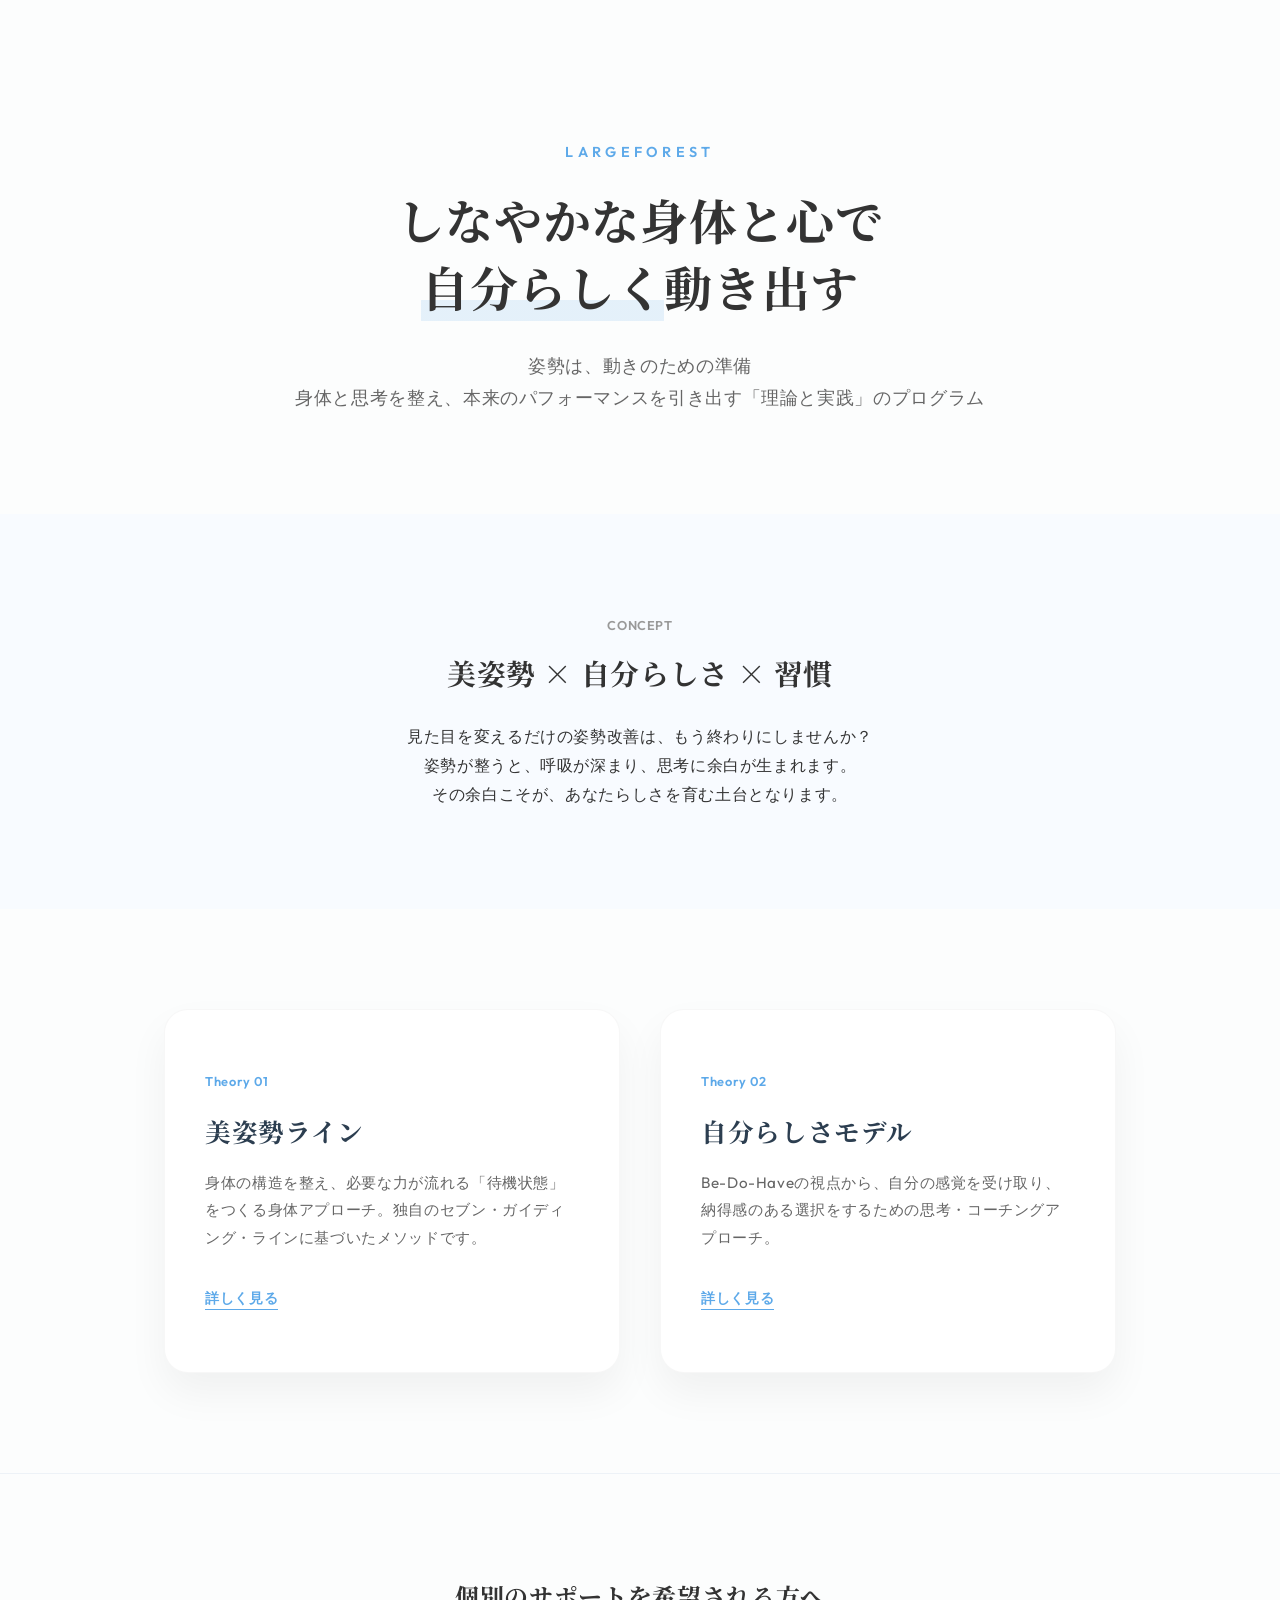
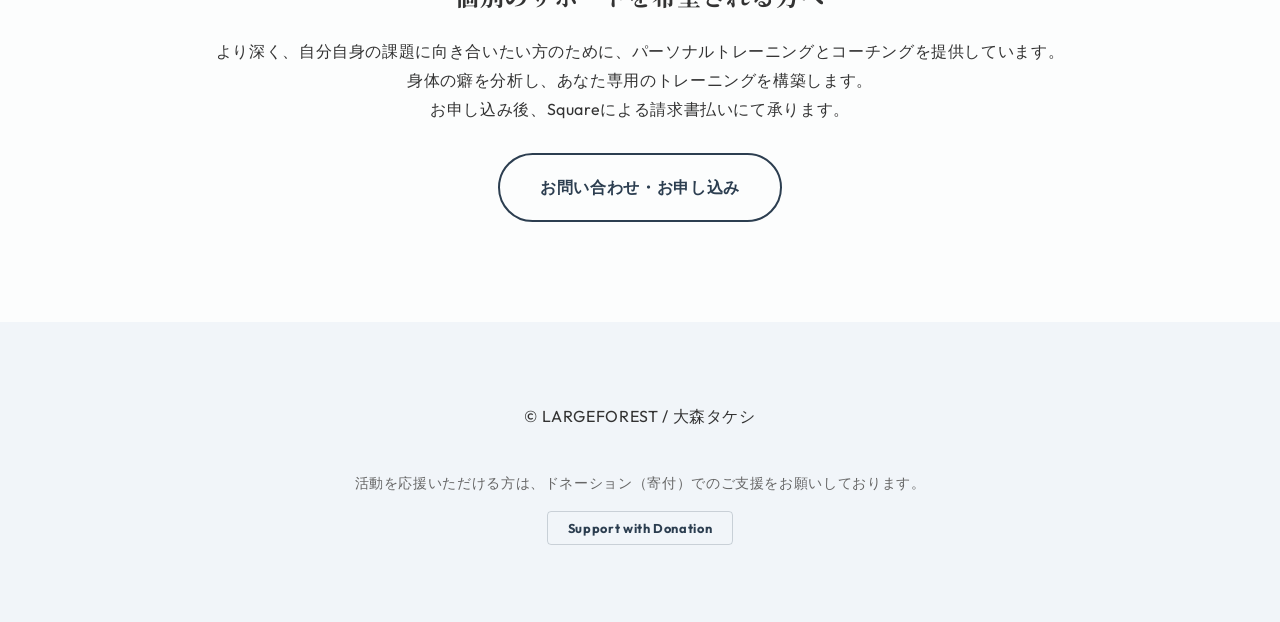
==== commit fb2c3155: "Update index.html" ====
--- a/index.html
+++ b/index.html
@@ -3,8 +3,8 @@
 <head>
   <meta charset="utf-8">
   <meta name="viewport" content="width=device-width, initial-scale=1">
-  <title>LARGEFOREST | 美姿勢・自分らしさ・習慣</title>
-  <meta name="description" content="身体・思考・習慣を整え、本来の力を発揮する土台をつくる">
+  <title>美姿勢と自分らしさと習慣をつくる ｜ ラージフォレスト / 大森タケシ</title>
+  <meta name="description" content="美姿勢と自分らしさと習慣をつくり、本来の個性を輝かせる">
   <link rel="stylesheet" href="style.css">
   <link rel="preconnect" href="https://fonts.googleapis.com">
   <link rel="preconnect" href="https://fonts.gstatic.com" crossorigin>
@@ -17,8 +17,8 @@
     <p class="eyebrow">LARGEFOREST</p>
     <h1>しなやかな身体と心で<br><span class="highlight">自分らしく</span>動き出す</h1>
     <p class="lead">
-      姿勢は、動きのための準備。<br>
-      身体と思考を整え、本来のパフォーマンスを引き出す「理論と実践」のプログラム。
+      姿勢は、動きのための準備<br>
+      身体と思考を整え、本来のパフォーマンスを引き出す「理論と実践」のプログラム
     </p>
   </div>
 </header>
